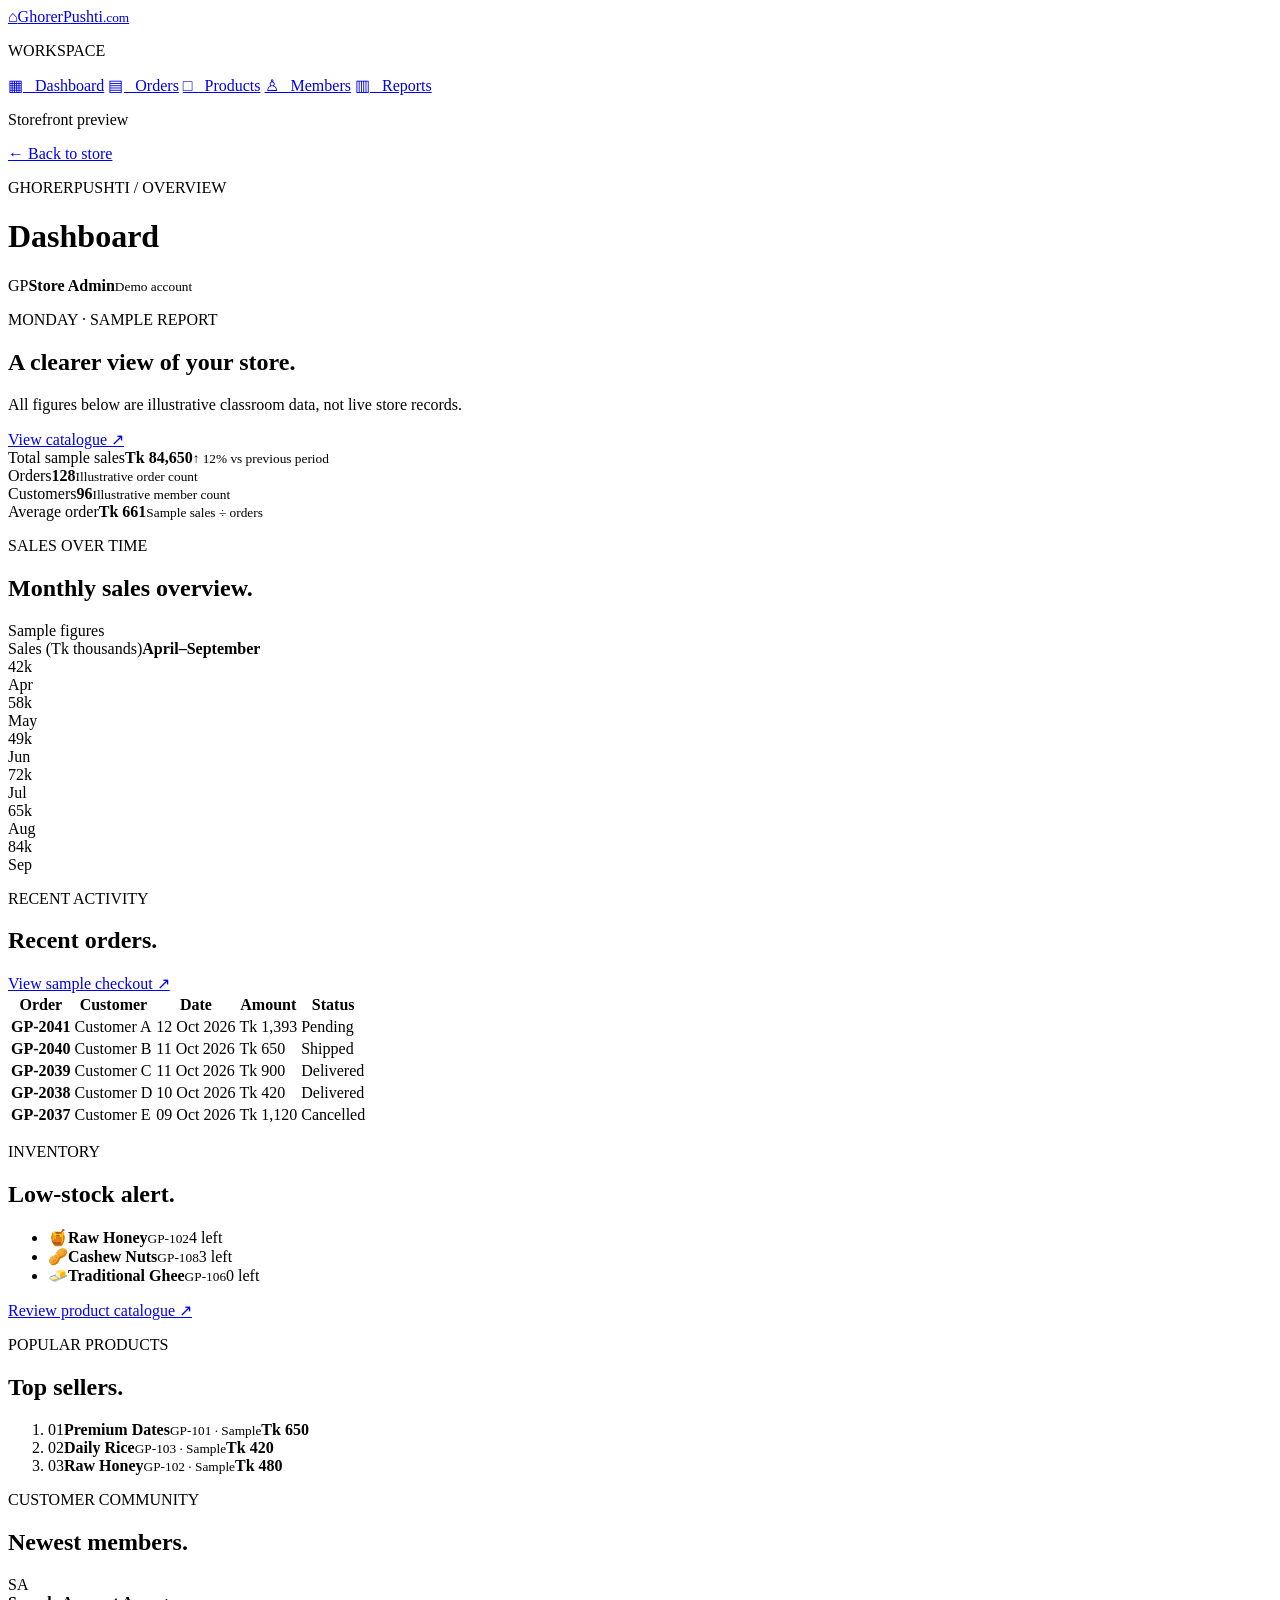
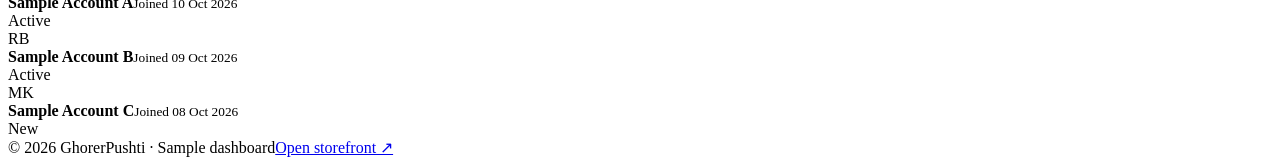
==== admin.html @ 887978bf "first upload" ====
<!DOCTYPE html>
<html lang="en">
<head>
  <!-- Replace with your group name, member names and IDs -->
  <meta charset="UTF-8">
  <meta name="viewport" content="width=device-width, initial-scale=1.0">
  <meta name="description" content="GhorerPushti sample admin dashboard.">
  <title>Admin Dashboard | GhorerPushti</title>
  <link rel="stylesheet" href="css/style.css">
  <link rel="stylesheet" href="css/admin.css">
</head>
<body class="admin-page">

<div class="admin-layout">
  <aside class="admin-sidebar">
    <a class="brand admin-brand" href="index.html"><span class="brand-icon">⌂</span><span>Ghorer<span class="brand-accent">Pushti</span><small>.com</small></span></a>
    <p class="sidebar-label">WORKSPACE</p>
    <nav class="sidebar-nav" aria-label="Dashboard navigation">
      <a class="side-active" href="admin.html">▦ &nbsp; Dashboard</a>
      <a href="#orders">▤ &nbsp; Orders</a>
      <a href="#products">□ &nbsp; Products</a>
      <a href="#members">♙ &nbsp; Members</a>
      <a href="#reports">▥ &nbsp; Reports</a>
    </nav>
    <div class="sidebar-bottom">
      <p>Storefront preview</p>
      <a href="index.html">← Back to store</a>
    </div>
  </aside>

  <main class="admin-main">
    <header class="admin-topbar">
      <div><p class="eyebrow">GHORERPUSHTI / OVERVIEW</p><h1>Dashboard</h1></div>
      <div class="admin-user"><span class="admin-avatar">GP</span><span><strong>Store Admin</strong><small>Demo account</small></span></div>
    </header>

    <section class="admin-welcome">
      <div><p class="eyebrow">MONDAY · SAMPLE REPORT</p><h2>A clearer view of your store.</h2><p>All figures below are illustrative classroom data, not live store records.</p></div>
      <a class="btn btn-primary" href="catalog.html">View catalogue ↗</a>
    </section>

    <section class="stat-grid" aria-label="Store summary">
      <article class="stat-card"><span>Total sample sales</span><strong>Tk 84,650</strong><small class="stat-positive">↑ 12% vs previous period</small></article>
      <article class="stat-card"><span>Orders</span><strong>128</strong><small>Illustrative order count</small></article>
      <article class="stat-card"><span>Customers</span><strong>96</strong><small>Illustrative member count</small></article>
      <article class="stat-card"><span>Average order</span><strong>Tk 661</strong><small>Sample sales ÷ orders</small></article>
    </section>

    <section class="admin-panel chart-panel" id="reports">
      <div class="panel-heading"><div><p class="eyebrow">SALES OVER TIME</p><h2>Monthly sales overview.</h2></div><span class="panel-tag">Sample figures</span></div>
      <div class="chart-legend"><span><i></i> Sales (Tk thousands)</span><strong>April–September</strong></div>
      <div class="sales-chart" role="img" aria-label="CSS bar chart of sample sales: April 42 thousand taka, May 58 thousand, June 49 thousand, July 72 thousand, August 65 thousand, September 84 thousand">
        <div class="chart-column"><span class="bar-value">42k</span><div class="chart-bar bar-apr"></div><span class="chart-month">Apr</span></div>
        <div class="chart-column"><span class="bar-value">58k</span><div class="chart-bar bar-may"></div><span class="chart-month">May</span></div>
        <div class="chart-column"><span class="bar-value">49k</span><div class="chart-bar bar-jun"></div><span class="chart-month">Jun</span></div>
        <div class="chart-column"><span class="bar-value">72k</span><div class="chart-bar bar-jul"></div><span class="chart-month">Jul</span></div>
        <div class="chart-column"><span class="bar-value">65k</span><div class="chart-bar bar-aug"></div><span class="chart-month">Aug</span></div>
        <div class="chart-column"><span class="bar-value">84k</span><div class="chart-bar bar-sep"></div><span class="chart-month">Sep</span></div>
      </div>
    </section>

    <section class="admin-panel" id="orders">
      <div class="panel-heading"><div><p class="eyebrow">RECENT ACTIVITY</p><h2>Recent orders.</h2></div><a class="text-link" href="checkout.html">View sample checkout ↗</a></div>
      <div class="table-wrap">
        <table class="admin-table">
          <thead><tr><th scope="col">Order</th><th scope="col">Customer</th><th scope="col">Date</th><th scope="col">Amount</th><th scope="col">Status</th></tr></thead>
          <tbody>
            <tr><th scope="row">GP-2041</th><td>Customer A</td><td>12 Oct 2026</td><td>Tk 1,393</td><td><span class="status status-pending">Pending</span></td></tr>
            <tr><th scope="row">GP-2040</th><td>Customer B</td><td>11 Oct 2026</td><td>Tk 650</td><td><span class="status status-shipped">Shipped</span></td></tr>
            <tr><th scope="row">GP-2039</th><td>Customer C</td><td>11 Oct 2026</td><td>Tk 900</td><td><span class="status status-delivered">Delivered</span></td></tr>
            <tr><th scope="row">GP-2038</th><td>Customer D</td><td>10 Oct 2026</td><td>Tk 420</td><td><span class="status status-delivered">Delivered</span></td></tr>
            <tr><th scope="row">GP-2037</th><td>Customer E</td><td>09 Oct 2026</td><td>Tk 1,120</td><td><span class="status status-cancelled">Cancelled</span></td></tr>
          </tbody>
        </table>
      </div>
    </section>

    <div class="admin-two-col">
      <section class="admin-panel" id="products">
        <div class="panel-heading"><div><p class="eyebrow">INVENTORY</p><h2>Low-stock alert.</h2></div></div>
        <ul class="inventory-list">
          <li><span class="inventory-icon">🍯</span><span><strong>Raw Honey</strong><small>GP-102</small></span><span class="inventory-count">4 left</span></li>
          <li><span class="inventory-icon">🥜</span><span><strong>Cashew Nuts</strong><small>GP-108</small></span><span class="inventory-count">3 left</span></li>
          <li><span class="inventory-icon">🧈</span><span><strong>Traditional Ghee</strong><small>GP-106</small></span><span class="inventory-count">0 left</span></li>
        </ul>
        <a class="text-link" href="catalog.html">Review product catalogue ↗</a>
      </section>

      <section class="admin-panel">
        <div class="panel-heading"><div><p class="eyebrow">POPULAR PRODUCTS</p><h2>Top sellers.</h2></div></div>
        <ol class="top-products">
          <li><span class="top-rank">01</span><span><strong>Premium Dates</strong><small>GP-101 · Sample</small></span><strong>Tk 650</strong></li>
          <li><span class="top-rank">02</span><span><strong>Daily Rice</strong><small>GP-103 · Sample</small></span><strong>Tk 420</strong></li>
          <li><span class="top-rank">03</span><span><strong>Raw Honey</strong><small>GP-102 · Sample</small></span><strong>Tk 480</strong></li>
        </ol>
      </section>
    </div>

    <section class="admin-panel" id="members">
      <div class="panel-heading"><div><p class="eyebrow">CUSTOMER COMMUNITY</p><h2>Newest members.</h2></div></div>
      <div class="members-grid">
        <article><span class="member-avatar">SA</span><div><strong>Sample Account A</strong><small>Joined 10 Oct 2026</small></div><span class="member-state">Active</span></article>
        <article><span class="member-avatar">RB</span><div><strong>Sample Account B</strong><small>Joined 09 Oct 2026</small></div><span class="member-state">Active</span></article>
        <article><span class="member-avatar">MK</span><div><strong>Sample Account C</strong><small>Joined 08 Oct 2026</small></div><span class="member-state">New</span></article>
      </div>
    </section>

    <footer class="admin-footer"><span>© 2026 GhorerPushti · Sample dashboard</span><a href="index.html">Open storefront ↗</a></footer>
  </main>
</div>

</body>
</html>
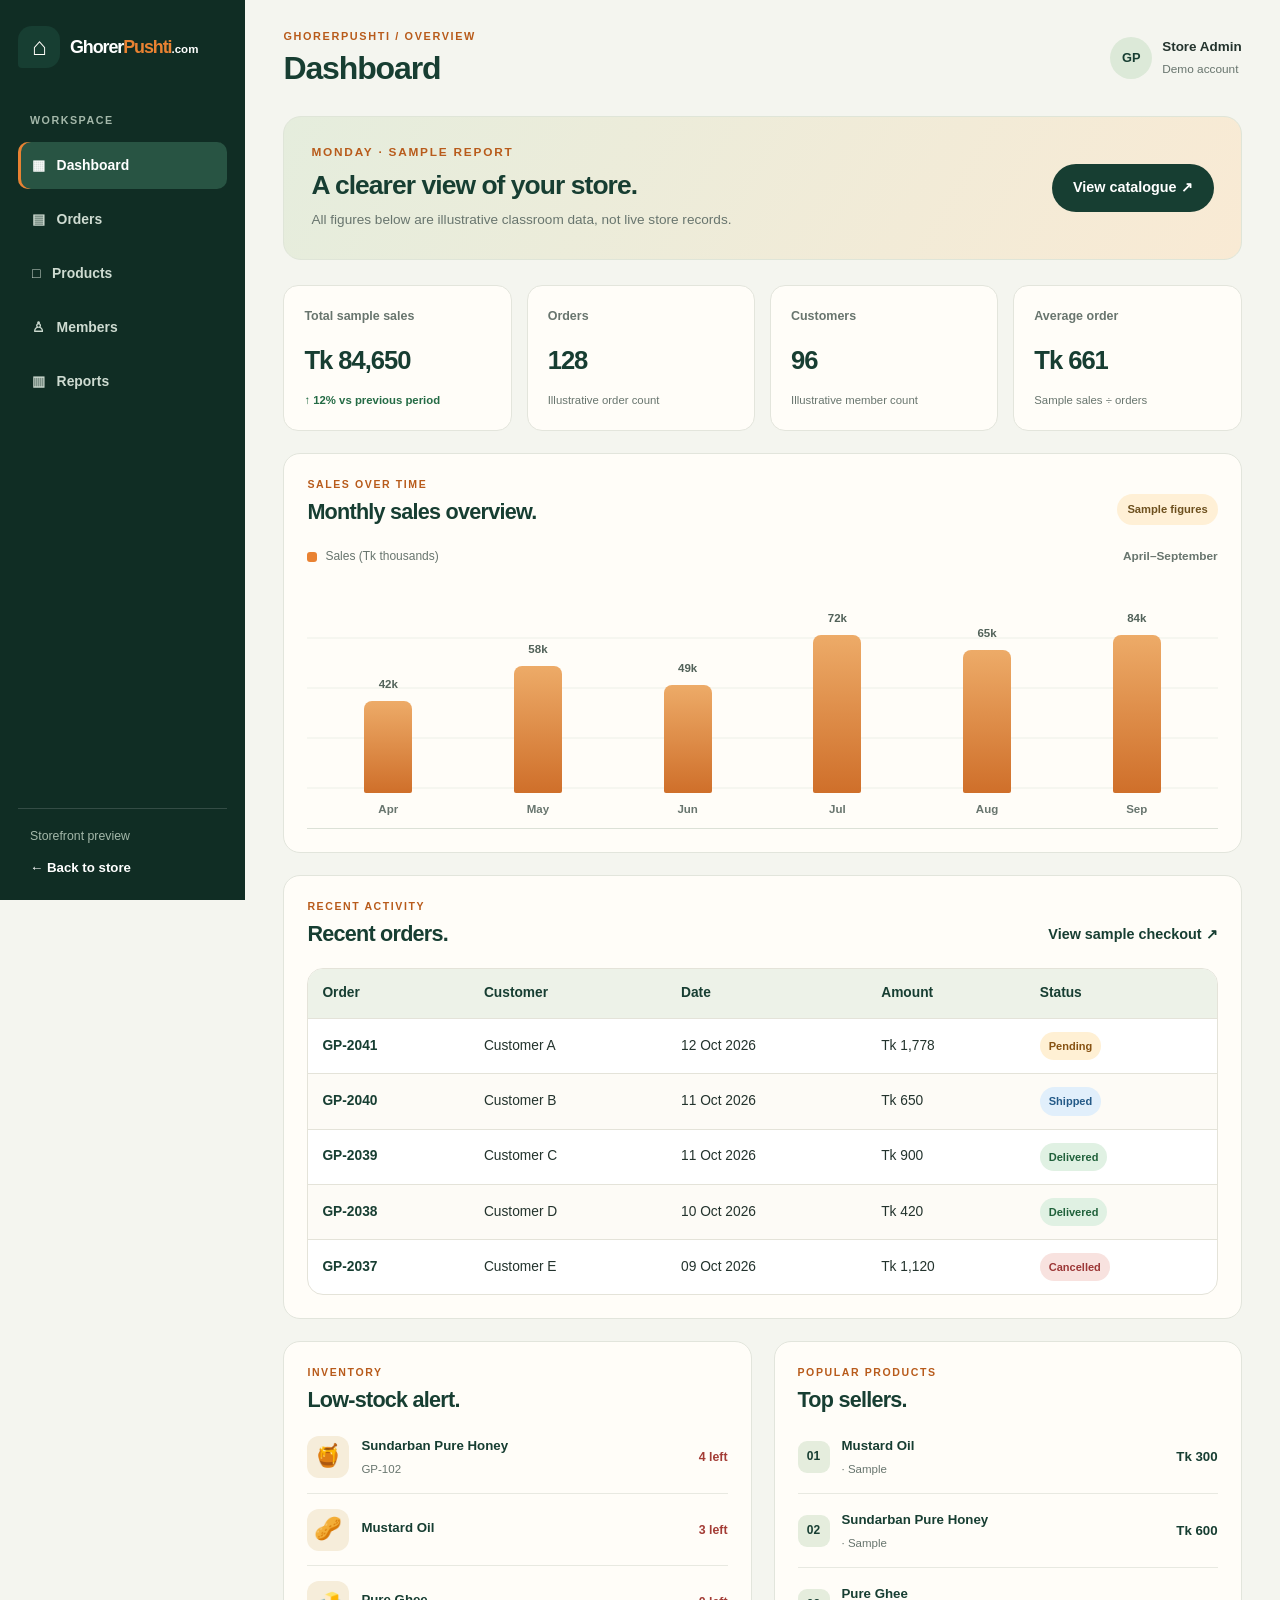
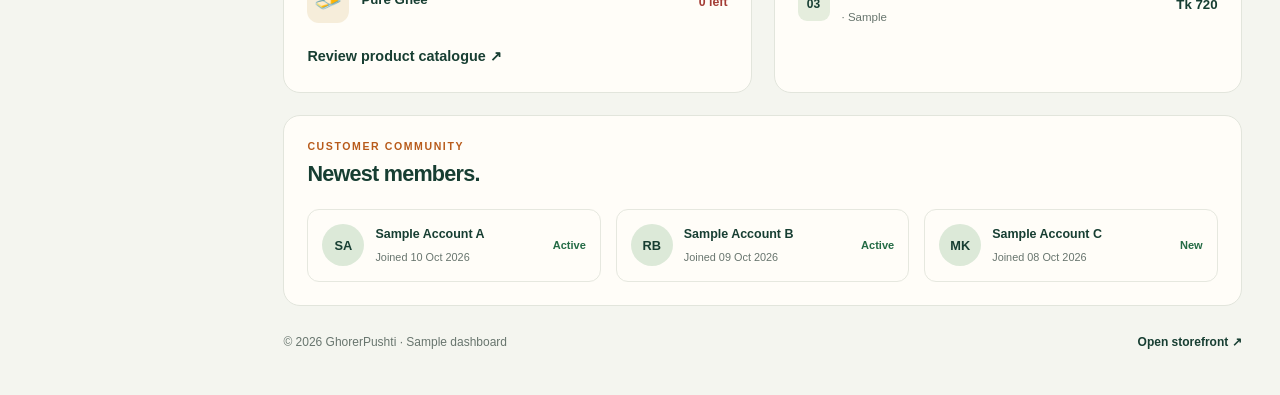
==== commit 6199f252: "Add files via upload" ====
--- a/admin.html
+++ b/admin.html
@@ -65,7 +65,7 @@
         <table class="admin-table">
           <thead><tr><th scope="col">Order</th><th scope="col">Customer</th><th scope="col">Date</th><th scope="col">Amount</th><th scope="col">Status</th></tr></thead>
           <tbody>
-            <tr><th scope="row">GP-2041</th><td>Customer A</td><td>12 Oct 2026</td><td>Tk 1,393</td><td><span class="status status-pending">Pending</span></td></tr>
+            <tr><th scope="row">GP-2041</th><td>Customer A</td><td>12 Oct 2026</td><td>Tk 1,778</td><td><span class="status status-pending">Pending</span></td></tr>
             <tr><th scope="row">GP-2040</th><td>Customer B</td><td>11 Oct 2026</td><td>Tk 650</td><td><span class="status status-shipped">Shipped</span></td></tr>
             <tr><th scope="row">GP-2039</th><td>Customer C</td><td>11 Oct 2026</td><td>Tk 900</td><td><span class="status status-delivered">Delivered</span></td></tr>
             <tr><th scope="row">GP-2038</th><td>Customer D</td><td>10 Oct 2026</td><td>Tk 420</td><td><span class="status status-delivered">Delivered</span></td></tr>
@@ -79,9 +79,9 @@
       <section class="admin-panel" id="products">
         <div class="panel-heading"><div><p class="eyebrow">INVENTORY</p><h2>Low-stock alert.</h2></div></div>
         <ul class="inventory-list">
-          <li><span class="inventory-icon">🍯</span><span><strong>Raw Honey</strong><small>GP-102</small></span><span class="inventory-count">4 left</span></li>
-          <li><span class="inventory-icon">🥜</span><span><strong>Cashew Nuts</strong><small>GP-108</small></span><span class="inventory-count">3 left</span></li>
-          <li><span class="inventory-icon">🧈</span><span><strong>Traditional Ghee</strong><small>GP-106</small></span><span class="inventory-count">0 left</span></li>
+          <li><span class="inventory-icon">🍯</span><span><strong>Sundarban Pure Honey</strong><small>GP-102</small></span><span class="inventory-count">4 left</span></li>
+          <li><span class="inventory-icon">🥜</span><span><strong>Mustard Oil</strong><small><GP-105></GP-105></small></span><span class="inventory-count">3 left</span></li>
+          <li><span class="inventory-icon">🧈</span><span><strong>Pure Ghee</strong><small><GP-106></GP-106></small></span><span class="inventory-count">0 left</span></li>
         </ul>
         <a class="text-link" href="catalog.html">Review product catalogue ↗</a>
       </section>
@@ -89,9 +89,9 @@
       <section class="admin-panel">
         <div class="panel-heading"><div><p class="eyebrow">POPULAR PRODUCTS</p><h2>Top sellers.</h2></div></div>
         <ol class="top-products">
-          <li><span class="top-rank">01</span><span><strong>Premium Dates</strong><small>GP-101 · Sample</small></span><strong>Tk 650</strong></li>
-          <li><span class="top-rank">02</span><span><strong>Daily Rice</strong><small>GP-103 · Sample</small></span><strong>Tk 420</strong></li>
-          <li><span class="top-rank">03</span><span><strong>Raw Honey</strong><small>GP-102 · Sample</small></span><strong>Tk 480</strong></li>
+          <li><span class="top-rank">01</span><span><strong>Mustard Oil</strong><small><GP-105></GP-105> · Sample</small></span><strong>Tk 300</strong></li>
+          <li><span class="top-rank">02</span><span><strong>Sundarban Pure Honey</strong><small><GP-102></GP-102> · Sample</small></span><strong>Tk 600</strong></li>
+          <li><span class="top-rank">03</span><span><strong>Pure Ghee</strong><small><GP-106></GP-106> · Sample</small></span><strong>Tk 720</strong></li>
         </ol>
       </section>
     </div>
--- a/css/style.css
+++ b/css/style.css
@@ -0,0 +1,1752 @@
+/* ==================================================
+   GHORERPUSHTI — MAIN STOREFRONT STYLES
+   Original palette: evergreen, warm cream and orange
+   ================================================== */
+
+/* 1. Design tokens */
+:root {
+  --forest: #173e32;
+  --forest-dark: #0e2b23;
+  --leaf: #dce9d8;
+  --cream: #fbf6ec;
+  --paper: #fffdf8;
+  --orange: #e98232;
+  --orange-dark: #b85b1b;
+  --ink: #23332d;
+  --muted: #68756e;
+  --line: #e4e3d9;
+  --white: #ffffff;
+  --success: #246b45;
+  --warning: #9b5a12;
+  --danger: #a33c35;
+  --shadow: 0 14px 38px rgba(23, 62, 50, 0.08);
+  --radius: 20px;
+  --radius-small: 12px;
+  --content-width: 1160px;
+}
+
+/* 2. Reset and base */
+* {
+  box-sizing: border-box;
+}
+
+html {
+  scroll-behavior: smooth;
+}
+
+body {
+  margin: 0;
+  color: var(--ink);
+  background: var(--paper);
+  font-family: Arial, Helvetica, sans-serif;
+  font-size: 16px;
+  line-height: 1.65;
+}
+
+img,
+svg {
+  max-width: 100%;
+}
+
+a {
+  color: inherit;
+  text-decoration: none;
+}
+
+a:hover {
+  color: var(--orange-dark);
+}
+
+button,
+input,
+select,
+textarea {
+  font: inherit;
+}
+
+button,
+.btn {
+  cursor: pointer;
+}
+
+button:focus-visible,
+a:focus-visible,
+input:focus-visible,
+select:focus-visible,
+textarea:focus-visible {
+  outline: 3px solid var(--orange);
+  outline-offset: 3px;
+}
+
+h1,
+h2,
+h3,
+p {
+  margin-top: 0;
+}
+
+h1,
+h2,
+h3 {
+  line-height: 1.2;
+  letter-spacing: -0.035em;
+}
+
+h1 {
+  font-size: clamp(2.5rem, 5vw, 4.7rem);
+}
+
+h2 {
+  font-size: clamp(1.9rem, 3vw, 2.7rem);
+}
+
+h3 {
+  font-size: 1.15rem;
+}
+
+.container {
+  width: min(var(--content-width), calc(100% - 40px));
+  margin-inline: auto;
+}
+
+.section {
+  padding-block: 76px;
+}
+
+.eyebrow {
+  margin-bottom: 13px;
+  color: var(--orange-dark);
+  font-size: 0.74rem;
+  font-weight: 800;
+  letter-spacing: 0.15em;
+  line-height: 1.5;
+}
+
+.small-note {
+  margin-top: 18px;
+  color: var(--muted);
+  font-size: 0.83rem;
+}
+
+/* 3. Shared header and navigation */
+.site-header {
+  position: relative;
+  z-index: 5;
+  display: flex;
+  align-items: center;
+  justify-content: space-between;
+  gap: 28px;
+  padding: 16px max(20px, calc((100% - var(--content-width)) / 2));
+  background: var(--paper);
+  border-bottom: 1px solid var(--line);
+}
+
+.brand {
+  display: inline-flex;
+  align-items: center;
+  gap: 10px;
+  flex-shrink: 0;
+  color: var(--forest);
+  font-size: 1.3rem;
+  font-weight: 800;
+  line-height: 1.05;
+  letter-spacing: -0.06em;
+}
+
+.brand:hover {
+  color: var(--forest);
+}
+
+.brand-icon {
+  display: grid;
+  width: 42px;
+  height: 42px;
+  place-items: center;
+  color: var(--paper);
+  background: var(--forest);
+  border-radius: 14px 14px 14px 4px;
+  font-size: 1.55rem;
+  line-height: 1;
+}
+
+.brand-accent {
+  color: var(--orange);
+}
+
+.brand small {
+  font-size: 0.72rem;
+  font-weight: 600;
+  letter-spacing: 0;
+}
+
+.main-nav {
+  display: flex;
+  align-items: center;
+  justify-content: flex-end;
+  gap: 5px;
+  flex-wrap: wrap;
+}
+
+.main-nav a {
+  padding: 9px 13px;
+  border-radius: 30px;
+  color: var(--muted);
+  font-size: 0.87rem;
+  font-weight: 700;
+  transition: background 0.2s, color 0.2s;
+}
+
+.main-nav a:hover,
+.main-nav a.active {
+  color: var(--forest);
+  background: var(--leaf);
+}
+
+.main-nav a.nav-cart {
+  color: var(--white);
+  background: var(--forest);
+  margin-left: 4px;
+}
+
+.main-nav a.nav-cart:hover {
+  color: var(--white);
+  background: var(--orange-dark);
+}
+
+/* 4. Buttons and links */
+.button-row,
+.form-actions {
+  display: flex;
+  align-items: center;
+  gap: 12px;
+  flex-wrap: wrap;
+}
+
+.btn {
+  display: inline-flex;
+  min-height: 46px;
+  align-items: center;
+  justify-content: center;
+  gap: 8px;
+  padding: 11px 20px;
+  border: 1px solid transparent;
+  border-radius: 30px;
+  font-size: 0.9rem;
+  font-weight: 800;
+  transition: transform 0.2s, background 0.2s;
+}
+
+.btn:hover {
+  transform: translateY(-2px);
+}
+
+.btn-primary {
+  color: var(--white);
+  background: var(--forest);
+}
+
+.btn-primary:hover {
+  color: var(--white);
+  background: var(--orange-dark);
+}
+
+.btn-outline {
+  color: var(--forest);
+  border-color: #c6d0c5;
+  background: transparent;
+}
+
+.btn-outline:hover {
+  color: var(--forest);
+  background: var(--leaf);
+}
+
+.text-link {
+  color: var(--forest);
+  font-size: 0.9rem;
+  font-weight: 800;
+}
+
+.text-link:hover {
+  color: var(--orange-dark);
+}
+
+/* 5. Homepage hero */
+.hero {
+  display: grid;
+  grid-template-columns: 1fr 0.92fr;
+  align-items: center;
+  gap: 54px;
+  padding-block: 64px 44px;
+}
+
+.hero-copy h1 {
+  max-width: 680px;
+  margin-bottom: 22px;
+  color: var(--forest);
+}
+
+.hero-copy h1 em {
+  color: var(--orange);
+  font-family: Georgia, "Times New Roman", serif;
+  font-weight: 500;
+}
+
+.hero-text {
+  max-width: 590px;
+  margin-bottom: 28px;
+  color: var(--muted);
+  font-size: 1.05rem;
+}
+
+.hero-trust {
+  display: flex;
+  gap: 20px;
+  flex-wrap: wrap;
+  margin-top: 24px;
+  color: var(--forest);
+  font-size: 0.82rem;
+  font-weight: 700;
+}
+
+.hero-art {
+  position: relative;
+  display: flex;
+  min-height: 410px;
+  align-items: center;
+  justify-content: center;
+  overflow: hidden;
+  isolation: isolate;
+  border: 1px solid #f0ddc2;
+  border-radius: 32px;
+  background:
+    radial-gradient(circle at 80% 14%, #ffe6b4 0 9%, transparent 10%),
+    linear-gradient(140deg, #fff0ce 0%, #f8d08a 54%, #e9a353 100%);
+}
+
+.art-sun {
+  position: absolute;
+  top: 32px;
+  right: 36px;
+  width: 95px;
+  height: 95px;
+  border-radius: 50%;
+  background: rgba(255, 255, 255, 0.44);
+}
+
+.art-label {
+  position: absolute;
+  top: 30px;
+  left: 30px;
+  z-index: 2;
+  color: var(--forest);
+  font-size: 0.75rem;
+  letter-spacing: 0.12em;
+}
+
+.art-label strong {
+  font-family: Georgia, serif;
+  font-size: 1.25rem;
+  letter-spacing: 0;
+}
+
+.food-bowl {
+  position: absolute;
+  display: flex;
+  width: 125px;
+  height: 145px;
+  flex-direction: column;
+  align-items: center;
+  justify-content: center;
+  gap: 7px;
+  border: 1px solid rgba(23, 62, 50, 0.1);
+  border-radius: 24px 24px 40px 40px;
+  box-shadow: 0 18px 30px rgba(86, 55, 15, 0.12);
+  background: rgba(255, 253, 248, 0.9);
+}
+
+.food-bowl span {
+  font-size: 3.2rem;
+}
+
+.food-bowl small {
+  color: var(--forest);
+  font-size: 0.64rem;
+  font-weight: 800;
+  letter-spacing: 0.1em;
+}
+
+.bowl-one {
+  top: 135px;
+  left: 11%;
+  transform: rotate(-9deg);
+}
+
+.bowl-two {
+  top: 110px;
+  right: 12%;
+  transform: rotate(8deg);
+}
+
+.bowl-three {
+  bottom: 42px;
+  left: 36%;
+  transform: rotate(-2deg);
+}
+
+.art-caption {
+  position: absolute;
+  right: 20px;
+  bottom: 12px;
+  left: 20px;
+  margin: 0;
+  color: #68451f;
+  font-family: Georgia, serif;
+  font-size: 0.96rem;
+  font-style: italic;
+  text-align: center;
+}
+
+/* 6. Trust strip and section headings */
+.trust-strip {
+  display: grid;
+  grid-template-columns: repeat(3, 1fr);
+  margin-bottom: 18px;
+  border-block: 1px solid var(--line);
+}
+
+.trust-strip > div {
+  display: flex;
+  align-items: center;
+  gap: 13px;
+  padding: 21px 16px;
+}
+
+.trust-strip > div + div {
+  border-left: 1px solid var(--line);
+}
+
+.trust-strip strong {
+  color: var(--orange-dark);
+  font-size: 1.1rem;
+}
+
+.trust-strip span {
+  font-size: 0.86rem;
+  font-weight: 700;
+}
+
+.section-heading {
+  display: flex;
+  align-items: flex-end;
+  justify-content: space-between;
+  gap: 25px;
+  margin-bottom: 30px;
+}
+
+.section-heading h2 {
+  margin-bottom: 0;
+  color: var(--forest);
+}
+
+.section-intro {
+  max-width: 390px;
+  margin-bottom: 2px;
+  color: var(--muted);
+  font-size: 0.9rem;
+}
+
+/* 7. Product cards */
+.product-grid {
+  display: grid;
+  grid-template-columns: repeat(3, minmax(0, 1fr));
+  gap: 24px;
+}
+
+.product-card {
+  overflow: hidden;
+  border: 1px solid var(--line);
+  border-radius: var(--radius);
+  background: var(--white);
+  transition: transform 0.25s, box-shadow 0.25s;
+}
+
+.product-card:hover {
+  transform: translateY(-5px);
+  box-shadow: var(--shadow);
+}
+
+.product-art,
+.gallery-art {
+  position: relative;
+  display: flex;
+  min-height: 220px;
+  align-items: center;
+  justify-content: center;
+  overflow: hidden;
+  color: var(--forest);
+}
+
+.product-art span,
+.gallery-art span {
+  position: relative;
+  z-index: 1;
+  font-size: 5rem;
+  filter: drop-shadow(0 8px 5px rgba(23, 62, 50, 0.08));
+  transition: transform 0.2s;
+}
+
+.product-card:hover .product-art span,
+.gallery-art:hover span {
+  transform: scale(1.07) rotate(-4deg);
+}
+
+.product-art small {
+  position: absolute;
+  bottom: 17px;
+  color: var(--forest);
+  font-size: 0.61rem;
+  font-weight: 800;
+  letter-spacing: 0.15em;
+}
+
+.art-dates {
+  background: radial-gradient(circle at 50% 45%, #f8dfb0, #fbebd1 60%, #f7f0e2);
+}
+
+.art-honey {
+  background: radial-gradient(circle at 50% 40%, #ffe9a7, #fff1cf 58%, #f8e6b9);
+}
+
+.art-grain {
+  background: radial-gradient(circle at 50% 40%, #dce9c9, #eef1d8 55%, #e6e9cc);
+}
+
+.art-spice {
+  background: radial-gradient(circle at 50% 40%, #f8d8a8, #f8ead4 58%, #f3e1c4);
+}
+
+.art-oil {
+  background: radial-gradient(circle at 50% 40%, #ffebaa, #fff2d0 58%, #f3dfa8);
+}
+
+.art-ghee {
+  background: radial-gradient(circle at 50% 40%, #ffedb1, #f9f0d9 60%, #f3e1b6);
+}
+
+.art-lentil {
+  background: radial-gradient(circle at 50% 40%, #f7d5aa, #f9e8d0 58%, #efdbc0);
+}
+
+.art-nuts {
+  background: radial-gradient(circle at 50% 40%, #e8d5b5, #f1e4ce 60%, #e9d8bd);
+}
+
+.product-card-body {
+  padding: 19px 20px 21px;
+}
+
+.product-type {
+  margin-bottom: 6px;
+  color: var(--orange-dark);
+  font-size: 0.66rem;
+  font-weight: 800;
+  letter-spacing: 0.11em;
+}
+
+.product-card h3 {
+  margin-bottom: 8px;
+  color: var(--forest);
+}
+
+.product-desc {
+  min-height: 26px;
+  margin-bottom: 15px;
+  color: var(--muted);
+  font-size: 0.86rem;
+}
+
+.product-bottom {
+  display: flex;
+  align-items: center;
+  justify-content: space-between;
+  gap: 10px;
+  padding-top: 14px;
+  border-top: 1px solid var(--line);
+}
+
+.product-bottom strong {
+  color: var(--forest);
+  font-size: 1.05rem;
+}
+
+.product-bottom a {
+  color: var(--orange-dark);
+  font-size: 0.78rem;
+  font-weight: 800;
+}
+
+/* 8. Brand story and info cards */
+.story-section {
+  padding-block: 78px;
+  background: var(--cream);
+}
+
+.story-layout {
+  display: grid;
+  grid-template-columns: 0.85fr 1fr;
+  align-items: center;
+  gap: 65px;
+}
+
+.story-art {
+  position: relative;
+  display: flex;
+  min-height: 345px;
+  align-items: center;
+  justify-content: center;
+  gap: 15px;
+  overflow: hidden;
+  border-radius: 30px;
+  background: linear-gradient(145deg, #dce9d8, #eff0ce);
+}
+
+.story-art span {
+  font-size: 3.5rem;
+}
+
+.story-art p {
+  position: absolute;
+  right: 20px;
+  bottom: 5px;
+  left: 20px;
+  color: var(--forest);
+  font-family: Georgia, serif;
+  font-size: 1.4rem;
+  font-style: italic;
+  text-align: center;
+}
+
+.story-copy h2 {
+  margin-bottom: 20px;
+  color: var(--forest);
+}
+
+.story-copy > p:not(.eyebrow) {
+  color: var(--muted);
+}
+
+.story-points {
+  display: grid;
+  gap: 12px;
+  margin-top: 25px;
+}
+
+.story-points p {
+  margin: 0;
+  padding-left: 15px;
+  border-left: 3px solid var(--orange);
+  color: var(--muted);
+  font-size: 0.87rem;
+}
+
+.story-points strong {
+  color: var(--forest);
+}
+
+.info-grid {
+  display: grid;
+  grid-template-columns: repeat(3, minmax(0, 1fr));
+  gap: 20px;
+}
+
+.info-card {
+  padding: 27px;
+  border: 1px solid var(--line);
+  border-radius: var(--radius);
+  background: var(--white);
+}
+
+.info-card > span {
+  display: inline-grid;
+  width: 40px;
+  height: 40px;
+  place-items: center;
+  margin-bottom: 18px;
+  border-radius: 50%;
+  color: var(--forest);
+  background: var(--leaf);
+  font-weight: 800;
+}
+
+.info-card h3 {
+  color: var(--forest);
+}
+
+.info-card p {
+  margin-bottom: 0;
+  color: var(--muted);
+  font-size: 0.9rem;
+}
+
+/* 9. Business Model Canvas */
+.canvas-section {
+  padding-block: 75px;
+  background: #f3f5ed;
+}
+
+.canvas-grid {
+  display: grid;
+  grid-template-columns: repeat(5, minmax(0, 1fr));
+  grid-template-rows: repeat(2, minmax(175px, auto));
+  gap: 12px;
+}
+
+.canvas-card {
+  padding: 21px;
+  border: 1px solid #d9e2d5;
+  border-radius: 14px;
+  background: var(--white);
+}
+
+.canvas-card h3 {
+  color: var(--forest);
+  font-size: 1rem;
+}
+
+.canvas-card p {
+  margin: 0;
+  color: var(--muted);
+  font-size: 0.83rem;
+}
+
+.canvas-partners { grid-column: 1; grid-row: 1 / span 2; }
+.canvas-activities { grid-column: 2; grid-row: 1; }
+.canvas-resources { grid-column: 2; grid-row: 2; }
+.canvas-value {
+  grid-column: 3;
+  grid-row: 1 / span 2;
+  background: #e6efde;
+}
+.canvas-relationships { grid-column: 4; grid-row: 1; }
+.canvas-channels { grid-column: 4; grid-row: 2; }
+.canvas-segments { grid-column: 5; grid-row: 1 / span 2; }
+.canvas-costs { grid-column: 1 / span 2; grid-row: 3; }
+.canvas-revenue { grid-column: 3 / span 3; grid-row: 3; }
+
+/* 10. Inner page banners */
+.page-banner {
+  padding-block: 54px 38px;
+  background:
+    radial-gradient(circle at 90% 20%, rgba(233, 130, 50, 0.12), transparent 24%),
+    var(--cream);
+  border-bottom: 1px solid var(--line);
+}
+
+.page-banner h1 {
+  max-width: 820px;
+  margin-bottom: 14px;
+  color: var(--forest);
+  font-size: clamp(2.2rem, 4.5vw, 3.5rem);
+}
+
+.page-banner p:not(.eyebrow) {
+  max-width: 690px;
+  color: var(--muted);
+}
+
+.page-banner-small {
+  padding-block: 40px 28px;
+}
+
+.page-banner-small h1 {
+  font-size: clamp(2rem, 4vw, 3rem);
+}
+
+.breadcrumb {
+  display: flex;
+  align-items: center;
+  gap: 10px;
+  margin-top: 22px;
+  color: var(--muted);
+  font-size: 0.83rem;
+}
+
+.breadcrumb span {
+  color: var(--orange-dark);
+}
+
+.breadcrumb strong {
+  color: var(--forest);
+}
+
+/* 11. Catalogue table */
+.table-wrap {
+  width: 100%;
+  overflow-x: auto;
+  border: 1px solid var(--line);
+  border-radius: 16px;
+  background: var(--white);
+}
+
+.product-table,
+.admin-table {
+  width: 100%;
+  border-collapse: collapse;
+  white-space: nowrap;
+}
+
+.product-table caption {
+  padding: 17px 20px;
+  color: var(--muted);
+  font-size: 0.82rem;
+  text-align: left;
+}
+
+.product-table thead,
+.admin-table thead {
+  color: var(--forest);
+  background: #edf2e8;
+}
+
+.product-table th,
+.product-table td,
+.admin-table th,
+.admin-table td {
+  padding: 15px 17px;
+  border-bottom: 1px solid var(--line);
+  text-align: left;
+  font-size: 0.86rem;
+}
+
+.product-table tbody tr:nth-child(even),
+.admin-table tbody tr:nth-child(even) {
+  background: #fdfbf6;
+}
+
+.product-table tbody tr:last-child td,
+.product-table tbody tr:last-child th,
+.admin-table tbody tr:last-child td,
+.admin-table tbody tr:last-child th {
+  border-bottom: 0;
+}
+
+.product-table a {
+  color: var(--orange-dark);
+  font-weight: 800;
+}
+
+.stock {
+  display: inline-block;
+  padding: 4px 10px;
+  border-radius: 20px;
+  font-size: 0.72rem;
+  font-weight: 800;
+}
+
+.stock-in {
+  color: #20613b;
+  background: #e0f1e3;
+}
+
+.stock-low {
+  color: #8f5713;
+  background: #fff0d4;
+}
+
+.stock-out {
+  color: #9c3737;
+  background: #f8e2df;
+}
+
+.result-count {
+  padding: 8px 13px;
+  border: 1px solid var(--line);
+  border-radius: 24px;
+  color: var(--muted);
+  background: var(--white);
+  font-size: 0.82rem;
+  font-weight: 700;
+}
+
+/* 12. Gallery grid */
+.gallery-section {
+  padding-block: 65px 80px;
+  background: var(--cream);
+}
+
+.gallery-grid {
+  display: grid;
+  grid-template-columns: repeat(4, minmax(0, 1fr));
+  gap: 22px;
+}
+
+.gallery-grid figure {
+  overflow: hidden;
+  margin: 0;
+  border: 1px solid var(--line);
+  border-radius: 17px;
+  background: var(--white);
+}
+
+.gallery-art {
+  min-height: 190px;
+}
+
+.gallery-grid figcaption {
+  display: flex;
+  justify-content: space-between;
+  gap: 8px;
+  padding: 14px;
+  font-size: 0.83rem;
+}
+
+.gallery-grid figcaption strong {
+  color: var(--forest);
+}
+
+.gallery-grid figcaption span {
+  flex-shrink: 0;
+  color: var(--orange-dark);
+  font-weight: 800;
+}
+
+.catalog-cta {
+  display: flex;
+  align-items: center;
+  justify-content: space-between;
+  gap: 20px;
+  padding-block: 48px;
+}
+
+.catalog-cta h2 {
+  margin-bottom: 0;
+  color: var(--forest);
+  font-size: 1.6rem;
+}
+
+/* 13. Product details */
+.detail-layout {
+  display: grid;
+  grid-template-columns: 1fr 0.95fr;
+  align-items: start;
+  gap: 55px;
+}
+
+.detail-main-art {
+  display: flex;
+  min-height: 360px;
+  flex-direction: column;
+  align-items: center;
+  justify-content: center;
+  gap: 14px;
+  border-radius: 24px;
+}
+
+.detail-main-art span {
+  font-size: 7rem;
+}
+
+.detail-main-art small {
+  color: var(--forest);
+  font-size: 0.68rem;
+  font-weight: 800;
+  letter-spacing: 0.15em;
+}
+
+.detail-thumb-row {
+  display: grid;
+  grid-template-columns: repeat(4, minmax(0, 1fr));
+  gap: 12px;
+  margin-top: 12px;
+}
+
+.detail-thumb {
+  display: grid;
+  min-height: 90px;
+  place-items: center;
+  border: 1px solid var(--line);
+  border-radius: 13px;
+}
+
+.detail-thumb span {
+  font-size: 2.2rem;
+}
+
+.sku-line {
+  display: flex;
+  align-items: center;
+  gap: 12px;
+  flex-wrap: wrap;
+  color: var(--muted);
+  font-size: 0.84rem;
+}
+
+.detail-title {
+  margin: 17px 0 10px;
+  color: var(--forest);
+  font-size: clamp(2rem, 4vw, 3rem);
+}
+
+.rating-line {
+  display: flex;
+  align-items: center;
+  gap: 12px;
+  margin-bottom: 18px;
+  font-size: 0.84rem;
+}
+
+.rating-line > span,
+.review-stars {
+  color: var(--orange-dark);
+  letter-spacing: 0.1em;
+}
+
+.rating-line a {
+  color: var(--muted);
+  text-decoration: underline;
+}
+
+.detail-price {
+  display: flex;
+  align-items: center;
+  gap: 12px;
+  flex-wrap: wrap;
+  color: var(--forest);
+  font-size: 1.65rem;
+  font-weight: 800;
+}
+
+.detail-price del {
+  color: #8b918c;
+  font-size: 1rem;
+  font-weight: 400;
+}
+
+.save-tag {
+  padding: 5px 9px;
+  border-radius: 18px;
+  color: #7a4a10;
+  background: #fff0d6;
+  font-size: 0.7rem;
+}
+
+.detail-lede {
+  color: var(--muted);
+}
+
+.facts-list {
+  margin-block: 24px;
+  border-top: 1px solid var(--line);
+}
+
+.facts-list div {
+  display: flex;
+  justify-content: space-between;
+  gap: 20px;
+  padding: 10px 0;
+  border-bottom: 1px solid var(--line);
+  font-size: 0.87rem;
+}
+
+.facts-list dt {
+  color: var(--muted);
+}
+
+.facts-list dd {
+  margin: 0;
+  color: var(--forest);
+  font-weight: 800;
+  text-align: right;
+}
+
+.buy-form {
+  display: flex;
+  align-items: center;
+  gap: 14px;
+  flex-wrap: wrap;
+  margin-block: 25px;
+}
+
+.buy-form label {
+  font-size: 0.85rem;
+  font-weight: 800;
+}
+
+.buy-form input {
+  width: 78px;
+  padding: 11px;
+  border: 1px solid var(--line);
+  border-radius: 9px;
+}
+
+.delivery-note {
+  display: flex;
+  gap: 13px;
+  padding: 17px;
+  border: 1px solid #e2e8d8;
+  border-radius: 14px;
+  background: #f0f5ea;
+}
+
+.delivery-note > span {
+  color: var(--orange-dark);
+  font-size: 1.4rem;
+}
+
+.delivery-note strong {
+  color: var(--forest);
+}
+
+.delivery-note p {
+  margin: 4px 0 0;
+  color: var(--muted);
+  font-size: 0.82rem;
+}
+
+/* 14. Reviews */
+.review-section {
+  padding-block: 70px;
+  background: var(--cream);
+}
+
+.review-grid {
+  display: grid;
+  grid-template-columns: repeat(3, minmax(0, 1fr));
+  gap: 20px;
+}
+
+.review-card {
+  padding: 24px;
+  border: 1px solid var(--line);
+  border-radius: 18px;
+  background: var(--white);
+}
+
+.review-card h3 {
+  margin-block: 13px 9px;
+  color: var(--forest);
+}
+
+.review-card p {
+  color: var(--muted);
+  font-size: 0.88rem;
+}
+
+.review-meta {
+  display: flex;
+  justify-content: space-between;
+  gap: 10px;
+  padding-top: 13px;
+  border-top: 1px solid var(--line);
+  font-size: 0.78rem;
+}
+
+.review-meta time {
+  color: var(--muted);
+}
+
+/* 15. Forms */
+.form-layout {
+  display: grid;
+  grid-template-columns: 0.68fr 1fr;
+  align-items: start;
+  gap: 50px;
+}
+
+.form-intro {
+  position: sticky;
+  top: 24px;
+}
+
+.form-intro h2 {
+  color: var(--forest);
+}
+
+.form-intro > p:not(.eyebrow) {
+  color: var(--muted);
+}
+
+.form-side-note {
+  display: flex;
+  gap: 13px;
+  margin-top: 20px;
+  padding-top: 17px;
+  border-top: 1px solid var(--line);
+}
+
+.form-side-note > span {
+  color: var(--orange-dark);
+  font-size: 1.45rem;
+}
+
+.form-side-note p {
+  margin: 0;
+  color: var(--muted);
+  font-size: 0.86rem;
+}
+
+.form-side-note strong {
+  color: var(--forest);
+}
+
+.site-form {
+  display: grid;
+  gap: 22px;
+}
+
+.site-form fieldset {
+  min-width: 0;
+  padding: 24px;
+  border: 1px solid var(--line);
+  border-radius: 17px;
+  background: var(--white);
+}
+
+.site-form legend {
+  padding: 0 9px;
+  color: var(--forest);
+  font-size: 0.93rem;
+  font-weight: 800;
+}
+
+.form-grid {
+  display: grid;
+  grid-template-columns: repeat(2, minmax(0, 1fr));
+  gap: 17px;
+}
+
+.form-grid > label,
+.site-form > label:not(.choice) {
+  display: flex;
+  flex-direction: column;
+  gap: 7px;
+  color: var(--ink);
+  font-size: 0.83rem;
+  font-weight: 700;
+}
+
+.form-span {
+  grid-column: 1 / -1;
+}
+
+.site-form input:not([type="radio"]):not([type="checkbox"]),
+.site-form select,
+.site-form textarea {
+  width: 100%;
+  min-height: 45px;
+  padding: 10px 12px;
+  border: 1px solid #d8ddd4;
+  border-radius: 9px;
+  color: var(--ink);
+  background: #fffefa;
+}
+
+.site-form textarea {
+  resize: vertical;
+}
+
+.site-form input:focus,
+.site-form select:focus,
+.site-form textarea:focus {
+  border-color: var(--forest);
+  outline: 2px solid rgba(23, 62, 50, 0.12);
+}
+
+.site-form small {
+  color: var(--muted);
+  font-weight: 400;
+}
+
+.field-label {
+  display: block;
+  margin-bottom: 8px;
+  font-size: 0.83rem;
+  font-weight: 700;
+}
+
+.inline-options {
+  display: flex;
+  gap: 12px 18px;
+  flex-wrap: wrap;
+}
+
+.choice {
+  display: inline-flex;
+  align-items: center;
+  gap: 8px;
+  color: var(--ink);
+  font-size: 0.84rem;
+}
+
+.choice input {
+  accent-color: var(--forest);
+}
+
+.checkbox-block {
+  display: flex;
+  margin-top: 15px;
+}
+
+.form-actions {
+  padding-top: 3px;
+}
+
+/* 16. Checkout */
+.checkout-layout {
+  display: grid;
+  grid-template-columns: minmax(0, 1.25fr) minmax(300px, 0.75fr);
+  align-items: start;
+  gap: 30px;
+}
+
+.checkout-form {
+  min-width: 0;
+}
+
+.checkout-aside {
+  position: sticky;
+  top: 20px;
+  padding: 27px;
+  border-radius: 22px;
+  color: var(--white);
+  background: var(--forest);
+  box-shadow: var(--shadow);
+}
+
+.eyebrow-light {
+  color: #f4ba7d;
+}
+
+.checkout-aside h2 {
+  margin-bottom: 25px;
+  color: var(--white);
+  font-size: 1.8rem;
+}
+
+.order-lines {
+  display: grid;
+  gap: 16px;
+  padding-bottom: 21px;
+  border-bottom: 1px solid rgba(255, 255, 255, 0.2);
+}
+
+.order-lines > div {
+  display: flex;
+  justify-content: space-between;
+  gap: 16px;
+  font-size: 0.86rem;
+}
+
+.order-lines span {
+  display: grid;
+  gap: 3px;
+}
+
+.order-lines small,
+.aside-small {
+  color: #c9d9ce;
+  font-size: 0.76rem;
+}
+
+.totals {
+  padding-top: 12px;
+}
+
+.totals p {
+  display: flex;
+  justify-content: space-between;
+  gap: 15px;
+  margin-block: 12px;
+  color: #e0e9e1;
+  font-size: 0.85rem;
+}
+
+.totals .total-final {
+  margin-top: 18px;
+  padding-top: 18px;
+  border-top: 1px solid rgba(255, 255, 255, 0.3);
+  color: #fff;
+  font-size: 1.2rem;
+  font-weight: 800;
+}
+
+.checkout-note {
+  display: flex;
+  gap: 10px;
+  margin-top: 22px;
+  padding: 14px;
+  border-radius: 12px;
+  color: var(--forest);
+  background: var(--leaf);
+}
+
+.checkout-note span {
+  color: var(--orange-dark);
+}
+
+.checkout-note p {
+  margin: 0;
+  font-size: 0.77rem;
+}
+
+.payment-grid {
+  display: grid;
+  grid-template-columns: repeat(2, minmax(0, 1fr));
+  gap: 12px;
+}
+
+.payment-option {
+  display: flex;
+  align-items: flex-start;
+  gap: 10px;
+  padding: 14px;
+  border: 1px solid var(--line);
+  border-radius: 12px;
+  background: #fffefa;
+  cursor: pointer;
+}
+
+.payment-option:has(input:checked) {
+  border-color: var(--forest);
+  background: #edf3e8;
+}
+
+.payment-option input {
+  margin-top: 4px;
+  accent-color: var(--forest);
+}
+
+.payment-option span {
+  display: grid;
+  gap: 3px;
+}
+
+.payment-option strong {
+  color: var(--forest);
+  font-size: 0.86rem;
+}
+
+.payment-option small {
+  color: var(--muted);
+  font-size: 0.73rem;
+}
+
+/* 17. Shared footer */
+.site-footer {
+  padding-top: 55px;
+  color: #e5ece5;
+  background: var(--forest-dark);
+}
+
+.footer-grid {
+  display: grid;
+  grid-template-columns: 1.25fr 0.7fr 1fr 1fr;
+  gap: 35px;
+  padding-bottom: 36px;
+}
+
+.footer-brand {
+  margin-bottom: 15px;
+  color: var(--white);
+}
+
+.footer-brand:hover {
+  color: var(--white);
+}
+
+.footer-grid h3 {
+  margin-bottom: 15px;
+  color: #f3be83;
+  font-size: 0.94rem;
+  letter-spacing: 0;
+}
+
+.footer-grid p,
+.footer-grid a:not(.brand) {
+  display: block;
+  margin-bottom: 9px;
+  color: #d0ddd3;
+  font-size: 0.81rem;
+}
+
+.footer-grid a:not(.brand):hover {
+  color: #ffc28b;
+}
+
+.footer-bottom {
+  display: flex;
+  justify-content: space-between;
+  gap: 20px;
+  padding-block: 18px;
+  border-top: 1px solid rgba(255, 255, 255, 0.18);
+  color: #b9c9be;
+  font-size: 0.78rem;
+}
+
+.footer-bottom a {
+  color: #f3be83;
+}
+
+/* 18. Responsive layouts */
+@media (max-width: 1000px) {
+  .site-header {
+    align-items: flex-start;
+    flex-direction: column;
+    gap: 14px;
+  }
+
+  .main-nav {
+    justify-content: flex-start;
+  }
+
+  .hero {
+    gap: 28px;
+  }
+
+  .canvas-grid {
+    grid-template-columns: repeat(3, minmax(0, 1fr));
+    grid-template-rows: auto;
+  }
+
+  .canvas-card,
+  .canvas-partners,
+  .canvas-activities,
+  .canvas-resources,
+  .canvas-value,
+  .canvas-relationships,
+  .canvas-channels,
+  .canvas-segments,
+  .canvas-costs,
+  .canvas-revenue {
+    grid-column: auto;
+    grid-row: auto;
+  }
+
+  .canvas-value {
+    background: #e6efde;
+  }
+
+  .footer-grid {
+    grid-template-columns: repeat(2, minmax(0, 1fr));
+  }
+}
+
+@media (max-width: 760px) {
+  .container {
+    width: min(100% - 30px, var(--content-width));
+  }
+
+  .section {
+    padding-block: 52px;
+  }
+
+  .hero,
+  .story-layout,
+  .detail-layout,
+  .form-layout,
+  .checkout-layout {
+    grid-template-columns: 1fr;
+  }
+
+  .hero {
+    padding-block: 42px 28px;
+  }
+
+  .hero-art {
+    min-height: 340px;
+  }
+
+  .hero-copy h1 {
+    font-size: clamp(2.3rem, 10vw, 3.5rem);
+  }
+
+  .trust-strip {
+    grid-template-columns: 1fr;
+  }
+
+  .trust-strip > div + div {
+    border-top: 1px solid var(--line);
+    border-left: 0;
+  }
+
+  .product-grid,
+  .info-grid,
+  .review-grid {
+    grid-template-columns: 1fr;
+  }
+
+  .product-art {
+    min-height: 240px;
+  }
+
+  .section-heading,
+  .catalog-cta {
+    align-items: flex-start;
+    flex-direction: column;
+  }
+
+  .story-layout {
+    gap: 28px;
+  }
+
+  .story-art {
+    min-height: 260px;
+  }
+
+  .canvas-grid {
+    grid-template-columns: repeat(2, minmax(0, 1fr));
+  }
+
+  .gallery-grid {
+    grid-template-columns: repeat(2, minmax(0, 1fr));
+    gap: 13px;
+  }
+
+  .gallery-art {
+    min-height: 150px;
+  }
+
+  .gallery-grid figcaption {
+    flex-direction: column;
+  }
+
+  .detail-main-art {
+    min-height: 290px;
+  }
+
+  .form-intro,
+  .checkout-aside {
+    position: static;
+  }
+
+  .form-layout {
+    gap: 30px;
+  }
+
+  .site-form fieldset {
+    padding: 18px;
+  }
+
+  .checkout-aside {
+    order: -1;
+  }
+}
+
+@media (max-width: 480px) {
+  .site-header {
+    padding: 15px;
+  }
+
+  .main-nav a {
+    padding: 8px 10px;
+    font-size: 0.78rem;
+  }
+
+  .form-grid,
+  .payment-grid,
+  .canvas-grid,
+  .footer-grid {
+    grid-template-columns: 1fr;
+  }
+
+  .hero-art {
+    min-height: 300px;
+  }
+
+  .food-bowl {
+    width: 100px;
+    height: 120px;
+  }
+
+  .food-bowl span {
+    font-size: 2.5rem;
+  }
+
+  .bowl-one {
+    left: 4%;
+  }
+
+  .bowl-two {
+    right: 4%;
+  }
+
+  .bowl-three {
+    left: 33%;
+  }
+
+  .gallery-grid {
+    gap: 10px;
+  }
+
+  .gallery-art {
+    min-height: 125px;
+  }
+
+  .gallery-art span {
+    font-size: 3.7rem;
+  }
+
+  .detail-thumb-row {
+    gap: 7px;
+  }
+
+  .detail-thumb {
+    min-height: 70px;
+  }
+
+  .footer-bottom {
+    flex-direction: column;
+    gap: 8px;
+  }
+
+  .button-row .btn,
+  .form-actions .btn {
+    width: 100%;
+  }
+}
+/* GhorerPushti hero product collection image */
+.hero-image {
+  display: block;
+  min-height: 0;
+  padding: 0;
+  border: 0;
+  overflow: hidden;
+  background: transparent;
+}
+
+.hero-image img {
+  display: block;
+  width: 100%;
+  height: 410px;
+  object-fit: cover;
+  border-radius: 32px;
+}
+
+.product-art img,
+.gallery-art img {
+  display: block;
+  width: 100%;
+  height: 190px;
+  padding: 8px;
+  object-fit: contain;
+  border-radius: inherit;
+}
+
+.detail-main-art img {
+  display: block;
+  width: 100%;
+  height: 100%;
+  min-height: 290px;
+  object-fit: contain;
+  border-radius: inherit;
+}
+
+.detail-thumb img {
+  display: block;
+  width: 100%;
+  height: 85px;
+  padding: 4px;
+  object-fit: contain;
+  border-radius: inherit;
+}
--- a/css/admin.css
+++ b/css/admin.css
@@ -0,0 +1,633 @@
+/* GHORERPUSHTI — ADMIN DASHBOARD */
+
+.admin-page {
+  min-height: 100vh;
+  background: #f4f5ef;
+}
+
+.admin-layout {
+  display: grid;
+  grid-template-columns: 245px minmax(0, 1fr);
+  min-height: 100vh;
+}
+
+/* Sidebar */
+.admin-sidebar {
+  position: sticky;
+  top: 0;
+  display: flex;
+  height: 100vh;
+  flex-direction: column;
+  padding: 26px 18px 20px;
+  color: #eaf0e9;
+  background: #102d24;
+}
+
+.admin-brand {
+  margin-bottom: 44px;
+  color: #ffffff;
+  font-size: 1.12rem;
+}
+
+.admin-brand:hover {
+  color: #ffffff;
+}
+
+.sidebar-label {
+  margin: 0 0 12px 12px;
+  color: #a4b8aa;
+  font-size: 0.67rem;
+  font-weight: 800;
+  letter-spacing: 0.14em;
+}
+
+.sidebar-nav {
+  display: grid;
+  gap: 7px;
+}
+
+.sidebar-nav a {
+  display: block;
+  padding: 12px 14px;
+  border-radius: 10px;
+  color: #cedbd1;
+  font-size: 0.87rem;
+  font-weight: 700;
+  transition: background 0.2s, color 0.2s;
+}
+
+.sidebar-nav a:hover,
+.sidebar-nav a.side-active {
+  color: #ffffff;
+  background: #285443;
+}
+
+.sidebar-nav a.side-active {
+  box-shadow: inset 3px 0 #e98232;
+}
+
+.sidebar-bottom {
+  margin-top: auto;
+  padding: 17px 12px 0;
+  border-top: 1px solid rgba(255, 255, 255, 0.15);
+}
+
+.sidebar-bottom p {
+  margin-bottom: 7px;
+  color: #a4b8aa;
+  font-size: 0.77rem;
+}
+
+.sidebar-bottom a {
+  color: #ffffff;
+  font-size: 0.83rem;
+  font-weight: 700;
+}
+
+/* Main dashboard area */
+.admin-main {
+  min-width: 0;
+  padding: 28px clamp(18px, 3vw, 42px);
+}
+
+.admin-topbar {
+  display: flex;
+  align-items: center;
+  justify-content: space-between;
+  gap: 20px;
+  margin-bottom: 28px;
+}
+
+.admin-topbar h1 {
+  margin-bottom: 0;
+  color: #173e32;
+  font-size: 2rem;
+}
+
+.admin-topbar .eyebrow {
+  margin-bottom: 5px;
+  font-size: 0.68rem;
+}
+
+.admin-user {
+  display: flex;
+  align-items: center;
+  gap: 10px;
+}
+
+.admin-avatar,
+.member-avatar {
+  display: grid;
+  width: 42px;
+  height: 42px;
+  flex-shrink: 0;
+  place-items: center;
+  border-radius: 50%;
+  color: #173e32;
+  background: #dce9d8;
+  font-size: 0.8rem;
+  font-weight: 800;
+}
+
+.admin-user > span:last-child {
+  display: grid;
+  gap: 2px;
+}
+
+.admin-user strong {
+  color: #23332d;
+  font-size: 0.84rem;
+}
+
+.admin-user small {
+  color: #68756e;
+  font-size: 0.74rem;
+}
+
+/* Welcome section */
+.admin-welcome {
+  display: flex;
+  align-items: center;
+  justify-content: space-between;
+  gap: 25px;
+  margin-bottom: 25px;
+  padding: 27px;
+  border: 1px solid #dfe5d8;
+  border-radius: 18px;
+  background: linear-gradient(120deg, #e5eddd, #f9ead4);
+}
+
+.admin-welcome h2 {
+  margin-bottom: 7px;
+  color: #173e32;
+  font-size: 1.65rem;
+}
+
+.admin-welcome p:not(.eyebrow) {
+  margin-bottom: 0;
+  color: #68756e;
+  font-size: 0.85rem;
+}
+
+.admin-welcome .eyebrow {
+  margin-bottom: 9px;
+}
+
+/* Summary cards */
+.stat-grid {
+  display: grid;
+  grid-template-columns: repeat(4, minmax(0, 1fr));
+  gap: 15px;
+  margin-bottom: 22px;
+}
+
+.stat-card {
+  min-width: 0;
+  padding: 20px;
+  border: 1px solid #e3e5dc;
+  border-radius: 15px;
+  background: #fffdf8;
+}
+
+.stat-card > span {
+  display: block;
+  margin-bottom: 13px;
+  color: #68756e;
+  font-size: 0.78rem;
+  font-weight: 700;
+}
+
+.stat-card > strong {
+  display: block;
+  overflow-wrap: anywhere;
+  color: #173e32;
+  font-size: clamp(1.35rem, 2vw, 1.8rem);
+  letter-spacing: -0.04em;
+}
+
+.stat-card small {
+  display: block;
+  margin-top: 10px;
+  color: #68756e;
+  font-size: 0.71rem;
+}
+
+.stat-card small.stat-positive {
+  color: #246b45;
+  font-weight: 800;
+}
+
+/* Panels */
+.admin-panel {
+  min-width: 0;
+  margin-bottom: 22px;
+  padding: 23px;
+  border: 1px solid #e2e5dc;
+  border-radius: 17px;
+  background: #fffdf8;
+}
+
+.panel-heading {
+  display: flex;
+  align-items: flex-end;
+  justify-content: space-between;
+  gap: 18px;
+  margin-bottom: 22px;
+}
+
+.panel-heading h2 {
+  margin-bottom: 0;
+  color: #173e32;
+  font-size: 1.35rem;
+}
+
+.panel-heading .eyebrow {
+  margin-bottom: 6px;
+  font-size: 0.66rem;
+}
+
+.panel-tag {
+  padding: 6px 10px;
+  border-radius: 20px;
+  color: #6d501e;
+  background: #fff0d6;
+  font-size: 0.7rem;
+  font-weight: 800;
+}
+
+/* CSS-only monthly sales chart */
+.chart-legend {
+  display: flex;
+  align-items: center;
+  justify-content: space-between;
+  gap: 15px;
+  color: #68756e;
+  font-size: 0.75rem;
+}
+
+.chart-legend > span {
+  display: flex;
+  align-items: center;
+  gap: 8px;
+}
+
+.chart-legend i {
+  display: inline-block;
+  width: 10px;
+  height: 10px;
+  border-radius: 3px;
+  background: #e98232;
+}
+
+.chart-legend strong {
+  font-size: 0.74rem;
+}
+
+.sales-chart {
+  display: grid;
+  height: 240px;
+  grid-template-columns: repeat(6, minmax(0, 1fr));
+  align-items: end;
+  gap: 18px;
+  margin-top: 22px;
+  padding: 20px 15px 0;
+  border-bottom: 1px solid #dce1d7;
+  background-image: repeating-linear-gradient(
+    to bottom,
+    transparent 0,
+    transparent 48px,
+    #edf0e8 49px,
+    transparent 50px
+  );
+}
+
+.chart-column {
+  display: flex;
+  height: 100%;
+  min-width: 0;
+  flex-direction: column;
+  align-items: center;
+  justify-content: flex-end;
+  gap: 7px;
+}
+
+.bar-value {
+  color: #526259;
+  font-size: 0.72rem;
+  font-weight: 800;
+}
+
+.chart-bar {
+  width: min(100%, 48px);
+  min-height: 10px;
+  border-radius: 8px 8px 2px 2px;
+  background: linear-gradient(180deg, #edab68, #cf6f2a);
+}
+
+.bar-apr { height: 42%; }
+.bar-may { height: 58%; }
+.bar-jun { height: 49%; }
+.bar-jul { height: 72%; }
+.bar-aug { height: 65%; }
+.bar-sep { height: 84%; }
+
+.chart-month {
+  margin-bottom: 9px;
+  color: #68756e;
+  font-size: 0.72rem;
+  font-weight: 700;
+}
+
+/* Tables and order status badges */
+.admin-table {
+  white-space: nowrap;
+}
+
+.admin-table th,
+.admin-table td {
+  padding: 13px 14px;
+}
+
+.admin-table tbody th {
+  color: #173e32;
+  font-weight: 800;
+}
+
+.status {
+  display: inline-block;
+  padding: 5px 9px;
+  border-radius: 20px;
+  font-size: 0.69rem;
+  font-weight: 800;
+}
+
+.status-pending {
+  color: #875212;
+  background: #fff0d4;
+}
+
+.status-shipped {
+  color: #245a87;
+  background: #e1effb;
+}
+
+.status-delivered {
+  color: #20613b;
+  background: #e0f1e3;
+}
+
+.status-cancelled {
+  color: #9c3737;
+  background: #f8e2df;
+}
+
+/* Low stock list and bestsellers */
+.admin-two-col {
+  display: grid;
+  grid-template-columns: repeat(2, minmax(0, 1fr));
+  gap: 22px;
+}
+
+.inventory-list,
+.top-products {
+  display: grid;
+  gap: 15px;
+  margin: 0 0 20px;
+  padding: 0;
+  list-style: none;
+}
+
+.inventory-list li,
+.top-products li {
+  display: flex;
+  align-items: center;
+  gap: 12px;
+  padding-bottom: 14px;
+  border-bottom: 1px solid #e8e9e1;
+}
+
+.inventory-list li:last-child,
+.top-products li:last-child {
+  padding-bottom: 0;
+  border-bottom: 0;
+}
+
+.inventory-icon {
+  display: grid;
+  width: 42px;
+  height: 42px;
+  flex-shrink: 0;
+  place-items: center;
+  border-radius: 12px;
+  background: #f6edda;
+  font-size: 1.4rem;
+}
+
+.inventory-list li > span:nth-child(2),
+.top-products li > span:nth-child(2) {
+  display: grid;
+  min-width: 0;
+  gap: 3px;
+}
+
+.inventory-list strong,
+.top-products strong {
+  color: #173e32;
+  font-size: 0.83rem;
+}
+
+.inventory-list small,
+.top-products small {
+  color: #68756e;
+  font-size: 0.72rem;
+}
+
+.inventory-count {
+  margin-left: auto;
+  color: #a33c35;
+  font-size: 0.77rem;
+  font-weight: 800;
+  white-space: nowrap;
+}
+
+.top-rank {
+  display: grid;
+  width: 32px;
+  height: 32px;
+  flex-shrink: 0;
+  place-items: center;
+  border-radius: 9px;
+  color: #173e32;
+  background: #e5eddd;
+  font-size: 0.75rem;
+  font-weight: 800;
+}
+
+.top-products li > strong {
+  margin-left: auto;
+  white-space: nowrap;
+}
+
+/* Members list */
+.members-grid {
+  display: grid;
+  grid-template-columns: repeat(3, minmax(0, 1fr));
+  gap: 15px;
+}
+
+.members-grid article {
+  display: flex;
+  align-items: center;
+  gap: 11px;
+  min-width: 0;
+  padding: 14px;
+  border: 1px solid #e6e8df;
+  border-radius: 12px;
+}
+
+.members-grid article > div {
+  display: grid;
+  min-width: 0;
+  gap: 4px;
+}
+
+.members-grid strong {
+  color: #173e32;
+  font-size: 0.78rem;
+  overflow-wrap: anywhere;
+}
+
+.members-grid small {
+  color: #68756e;
+  font-size: 0.68rem;
+}
+
+.member-state {
+  margin-left: auto;
+  color: #246b45;
+  font-size: 0.69rem;
+  font-weight: 800;
+}
+
+.admin-footer {
+  display: flex;
+  justify-content: space-between;
+  gap: 20px;
+  padding: 5px 0 15px;
+  color: #68756e;
+  font-size: 0.75rem;
+}
+
+.admin-footer a {
+  color: #173e32;
+  font-weight: 800;
+}
+
+/* Dashboard responsive layouts */
+@media (max-width: 1100px) {
+  .admin-layout {
+    grid-template-columns: 210px minmax(0, 1fr);
+  }
+
+  .stat-grid {
+    grid-template-columns: repeat(2, minmax(0, 1fr));
+  }
+
+  .members-grid {
+    grid-template-columns: 1fr;
+  }
+}
+
+@media (max-width: 760px) {
+  .admin-layout {
+    grid-template-columns: 1fr;
+  }
+
+  .admin-sidebar {
+    position: static;
+    height: auto;
+    padding: 16px;
+  }
+
+  .admin-brand {
+    margin-bottom: 20px;
+  }
+
+  .sidebar-nav {
+    grid-template-columns: repeat(3, minmax(0, 1fr));
+  }
+
+  .sidebar-nav a {
+    padding: 10px 8px;
+    font-size: 0.75rem;
+    text-align: center;
+  }
+
+  .sidebar-bottom {
+    margin-top: 18px;
+  }
+
+  .admin-main {
+    padding: 22px 15px;
+  }
+
+  .admin-topbar {
+    align-items: flex-start;
+    flex-direction: column;
+  }
+
+  .admin-welcome {
+    align-items: flex-start;
+    flex-direction: column;
+  }
+
+  .admin-two-col {
+    grid-template-columns: 1fr;
+  }
+
+  .admin-panel {
+    padding: 17px;
+  }
+
+  .sales-chart {
+    gap: 8px;
+    padding-inline: 5px;
+  }
+
+  .chart-legend {
+    align-items: flex-start;
+    flex-direction: column;
+  }
+}
+
+@media (max-width: 480px) {
+  .stat-grid {
+    grid-template-columns: 1fr;
+  }
+
+  .sidebar-nav {
+    grid-template-columns: repeat(2, minmax(0, 1fr));
+  }
+
+  .admin-welcome .btn {
+    width: 100%;
+  }
+
+  .panel-heading {
+    align-items: flex-start;
+    flex-direction: column;
+  }
+
+  .members-grid article {
+    flex-wrap: wrap;
+  }
+
+  .member-state {
+    margin-left: auto;
+  }
+
+  .admin-footer {
+    flex-direction: column;
+    gap: 8px;
+  }
+}
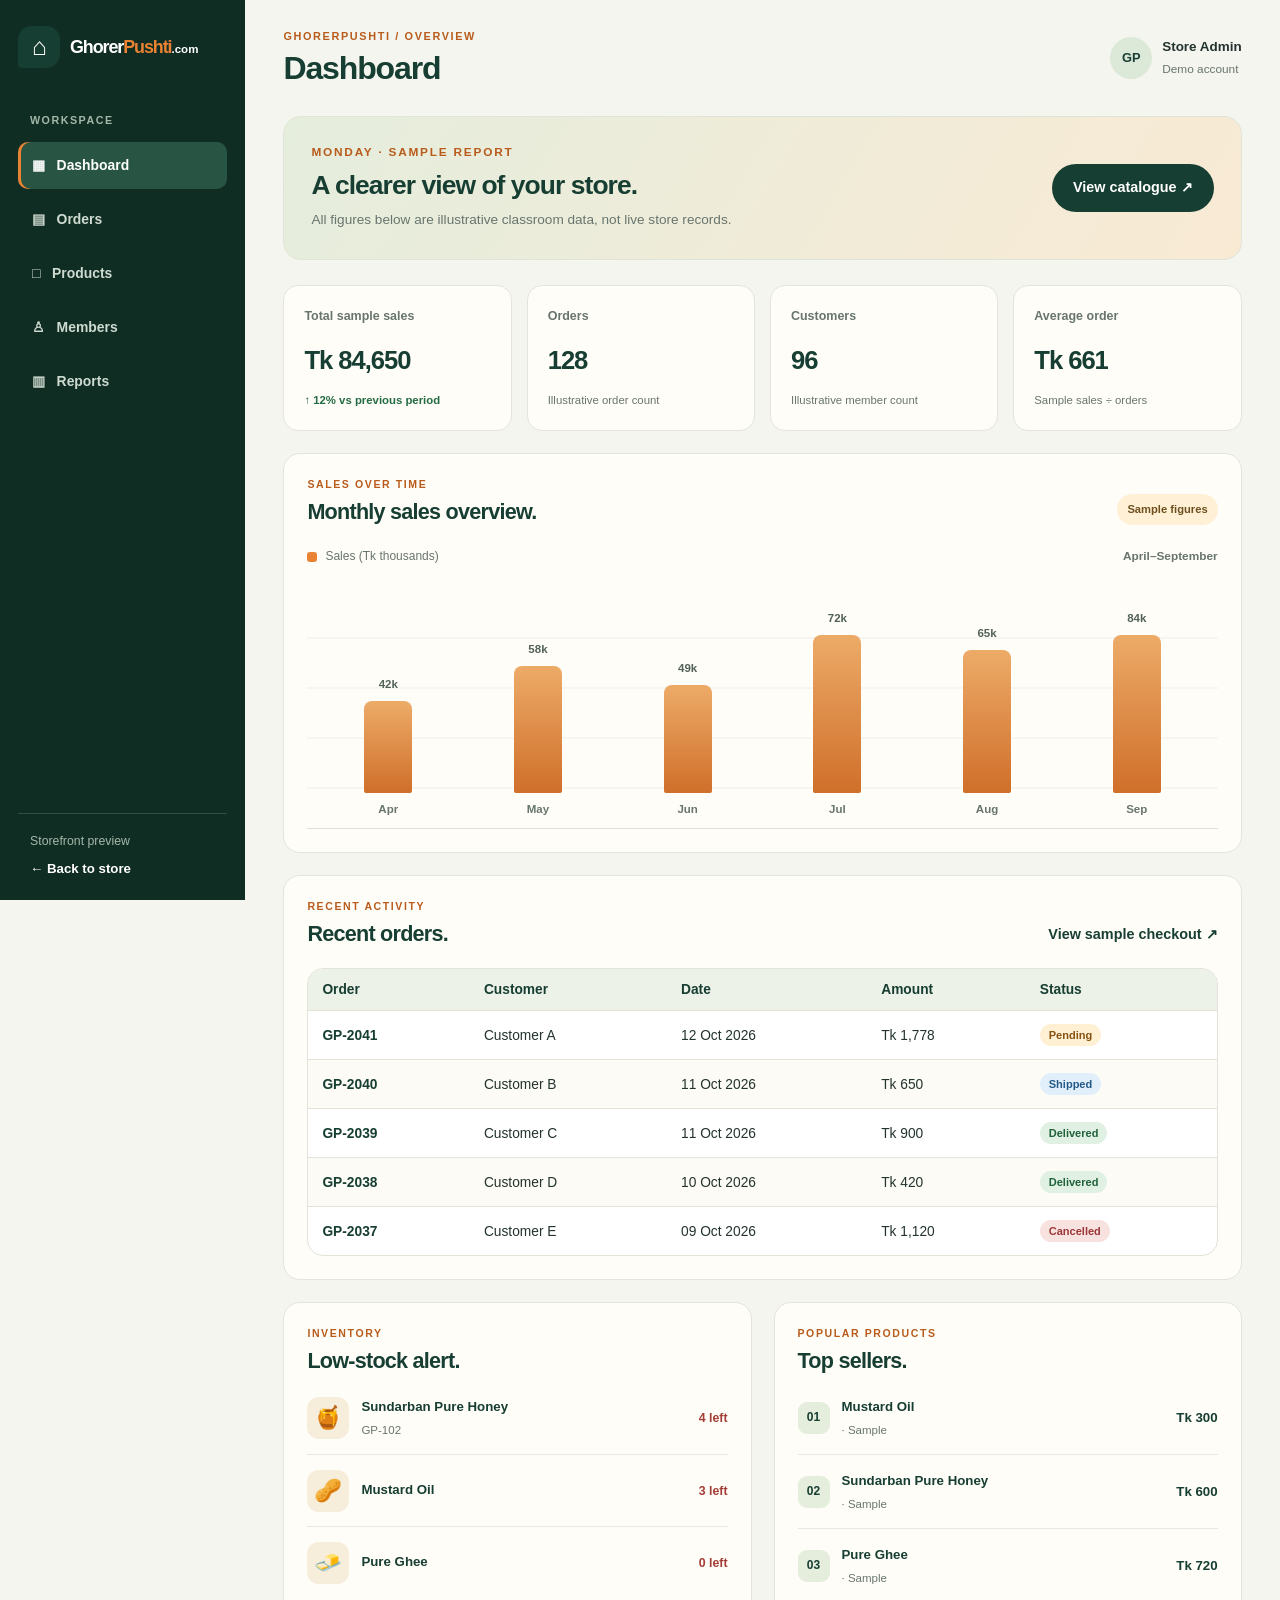
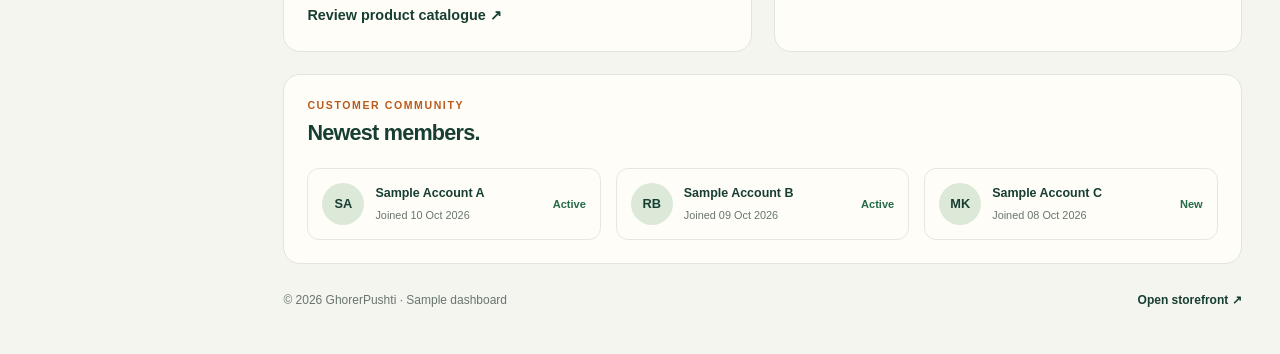
==== commit e986ebe8: "Add files via upload" ====
--- a/admin.html
+++ b/admin.html
@@ -1,4 +1,9 @@
-<!DOCTYPE html>
+<MIS207 Assignment 01 - Build the storefront
+  Group:   Team GhorerPushti
+  Members: Student One (ID 2022365630, group leader)
+           Student Two(ID 2422617630)
+           Student Three(ID 2233606630)
+!DOCTYPE html>
 <html lang="en">
 <head>
   <!-- Replace with your group name, member names and IDs -->
--- a/css/admin.css
+++ b/css/admin.css
@@ -1,5 +1,4 @@
 /* GHORERPUSHTI — ADMIN DASHBOARD */
-
 .admin-page {
   min-height: 100vh;
   background: #f4f5ef;
